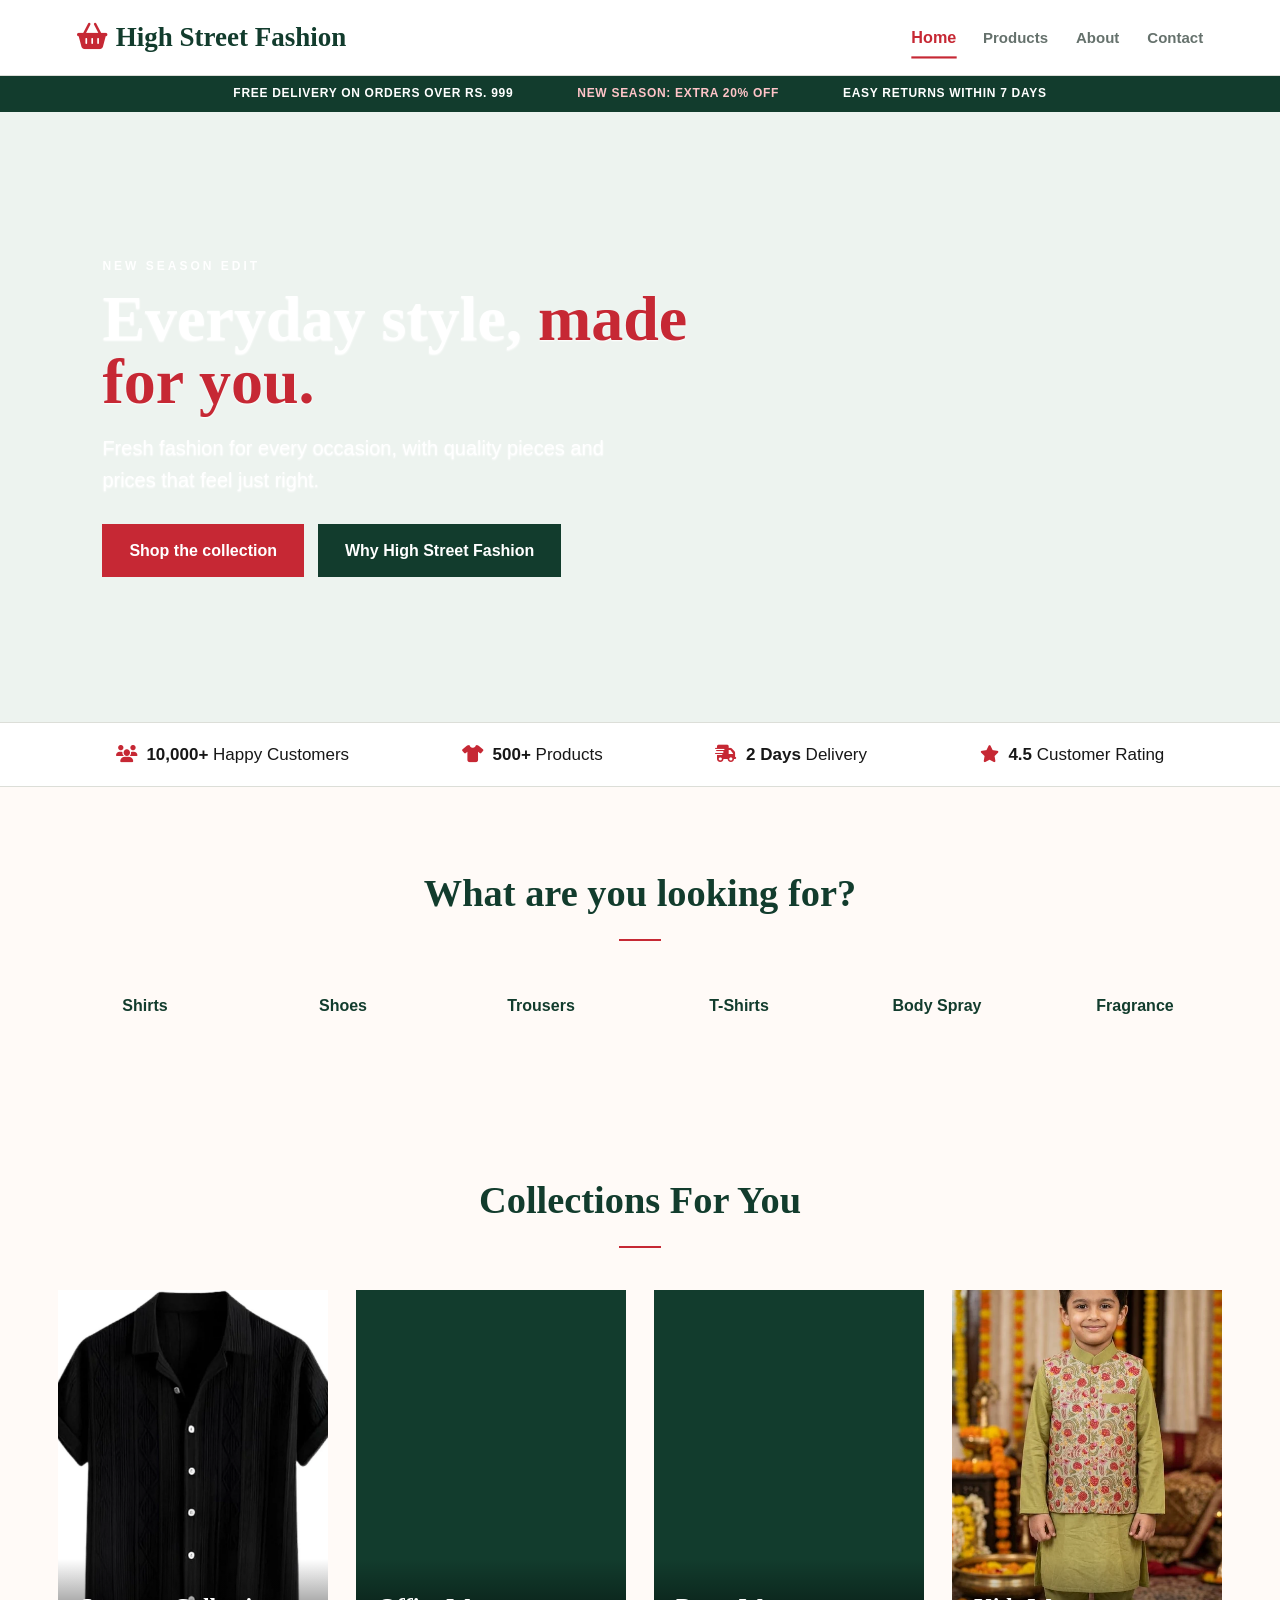
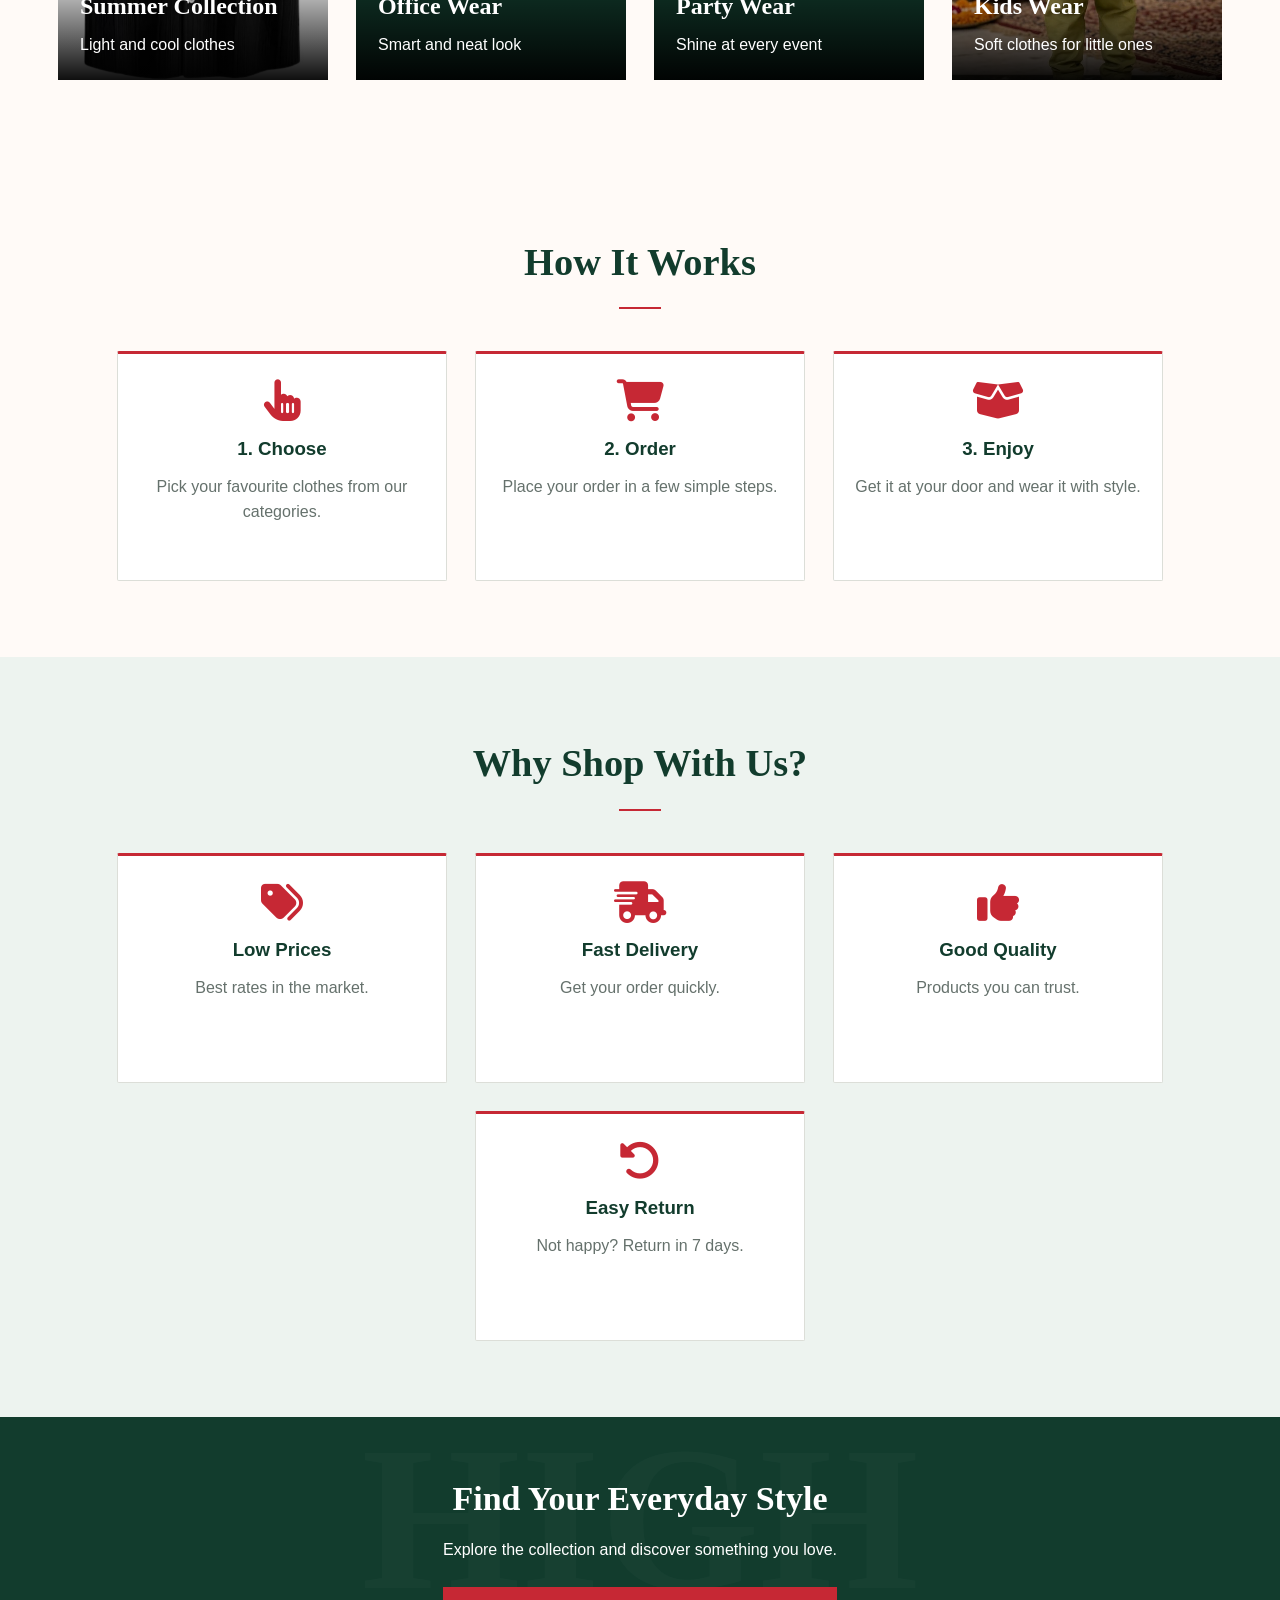
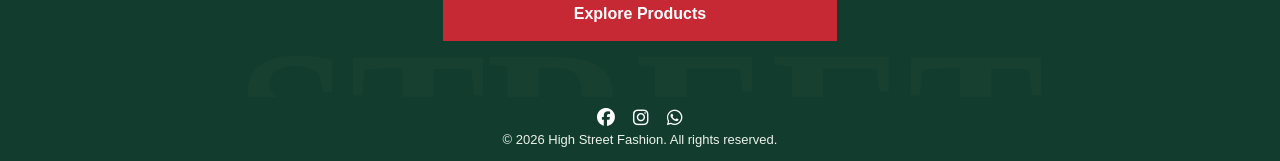
==== index.html @ cd29fabf "first commit" ====
<!DOCTYPE html>
<html lang="en">
<head>
    <meta charset="UTF-8">
    <meta name="viewport" content="width=device-width, initial-scale=1.0">
    <title>High Street Fashion - Home</title>
    <link rel="stylesheet" href="style.css">
    <link rel="stylesheet" href="https://cdnjs.cloudflare.com/ajax/libs/font-awesome/6.5.1/css/all.min.css">
</head>
<body>
    <header>
        <h1><i class="fa-solid fa-basket-shopping"></i>High Street Fashion</h1>
        <nav>
            <a href="index.html" class="active">Home</a>
            <a href="product.html">Products</a>
            <a href="about.html">About</a>
            <a href="contact.html">Contact</a>
        </nav>
    </header>

    <div class="announcement-bar">
        <span>Free delivery on orders over Rs. 999</span>
        <span class="announcement-highlight">New season: Extra 20% off</span>
        <span>Easy returns within 7 days</span>
    </div>

    <div class="home-hero">
        <div class="home-hero-text">
            <p class="hero-eyebrow">NEW SEASON EDIT</p>
            <h1>Everyday style, <span>made for you.</span></h1>
            <p>Fresh fashion for every occasion, with quality pieces and prices that feel just right.</p>
            <div class="hero-actions">
                <a class="cta-btn" href="product.html">Shop the collection</a>
                <a class="hero-secondary-btn" href="about.html">Why High Street Fashion</a>
            </div>
        </div>
        <div class="hero-feature">
            <span>HIGH STREET EDIT</span>
            <strong>25%</strong>
            <small>OFF SELECTED STYLES</small>
        </div>
    </div>
    <div class="stats-strip">
        <div><i class="fa-solid fa-users"></i> <b>10,000+</b> Happy Customers</div>
        <div><i class="fa-solid fa-shirt"></i> <b>500+</b> Products</div>
        <div><i class="fa-solid fa-truck-fast"></i> <b>2 Days</b> Delivery</div>
        <div><i class="fa-solid fa-star"></i> <b>4.5</b> Customer Rating</div>
    </div>

    <div class="section">
        <h2>What are you looking for?</h2>
        <div class="round-row">
            <a href="shirts.html" class="round-item">
                <img src="https://images.unsplash.com/photo-1596755094514-f87e34085b2c?auto=format&fit=crop&w=400&q=60" alt="Shirts" onerror="this.style.display='none'">
                <p>Shirts</p>
            </a>
            <a href="shoes.html" class="round-item">
                <img src="https://images.unsplash.com/photo-1542291026-7eec264c27ff?auto=format&fit=crop&w=400&q=60" alt="Shoes" onerror="this.style.display='none'">
                <p>Shoes</p>
            </a>
            <a href="trousers.html" class="round-item">
                <img src="https://images.unsplash.com/photo-1542272604-787c3835535d?auto=format&fit=crop&w=400&q=60" alt="Trousers" onerror="this.style.display='none'">
                <p>Trousers</p>
            </a>
            <a href="tshirts.html" class="round-item">
                <img src="https://images.unsplash.com/photo-1521572163474-6864f9cf17ab?auto=format&fit=crop&w=400&q=60" alt="T-Shirts" onerror="this.style.display='none'">
                <p>T-Shirts</p>
            </a>
            <a href="bodyspray.html" class="round-item">
                <img src="https://images.unsplash.com/photo-1541643600914-78b084683601?auto=format&fit=crop&w=400&q=80" alt="Fresh body spray fragrance" onerror="this.style.display='none'">
                <p>Body Spray</p>
            </a>
            <a href="bodyspray.html" class="round-item">
                <img src="https://images.unsplash.com/photo-1594035910387-fea47794261f?auto=format&fit=crop&w=400&q=80" alt="Luxury fragrance bottle" onerror="this.style.display='none'">
                <p>Fragrance</p>
            </a>
        </div>
    </div>

    <div class="section">
        <h2>Collections For You</h2>
        <div class="collection-row">
            <a  class="collection-card">
                <img src="summer collection.webp" alt="Summer Collection" onerror="this.style.display='none'">
                <div class="collection-text">
                    <h3>Summer Collection</h3>
                    <p>Light and cool clothes </p>
                </div>
            </a>
            <a  class="collection-card">
                <img src="https://images.unsplash.com/photo-1507679799987-c73779587ccf?auto=format&fit=crop&w=600&q=60" alt="Office Wear" onerror="this.style.display='none'">
                <div class="collection-text">
                    <h3>Office Wear</h3>
                    <p>Smart and neat look </p>
                </div>
            </a>
            <a  class="collection-card">
                <img src="https://images.unsplash.com/photo-1490481651871-ab68de25d43d?auto=format&fit=crop&w=600&q=60" alt="Party Wear" onerror="this.style.display='none'">
                <div class="collection-text">
                    <h3>Party Wear</h3>
                    <p>Shine at every event </p>
                </div>
            </a>
            <div  class="collection-card">
                <img src="kids wear.webp" alt="Kids Wear" onerror="this.style.display='none'">
                <div class="collection-text">
                    <h3>Kids Wear</h3>
                    <p>Soft clothes for little ones</p>
                </div>  
            </div>
        </div>
    </div>

    <div class="section">
        <h2>How It Works</h2>
        <div class="box-row">
            <div class="box">
                <i class="fa-solid fa-hand-pointer"></i>
                <h3>1. Choose</h3>
                <p>Pick your favourite clothes from our categories.</p>
            </div>
            <div class="box">
                <i class="fa-solid fa-cart-shopping"></i>
                <h3>2. Order</h3>
                <p>Place your order in a few simple steps.</p>
            </div>
            <div class="box">
                <i class="fa-solid fa-box-open"></i>
                <h3>3. Enjoy</h3>
                <p>Get it at your door and wear it with style.</p>
            </div>
        </div>
    </div>


    <div class="section why-section">
        <h2>Why Shop With Us?</h2>
        <div class="box-row">
            <div class="box">
                <i class="fa-solid fa-tags"></i>
                <h3>Low Prices</h3>
                <p>Best rates in the market.</p>
            </div>
            <div class="box">
                <i class="fa-solid fa-truck-fast"></i>
                <h3>Fast Delivery</h3>
                <p>Get your order quickly.</p>
            </div>
            <div class="box">
                <i class="fa-solid fa-thumbs-up"></i>
                <h3>Good Quality</h3>
                <p>Products you can trust.</p>
            </div>
            <div class="box">
                <i class="fa-solid fa-rotate-left"></i>
                <h3>Easy Return</h3>
                <p>Not happy? Return in 7 days.</p>
            </div>
        </div>
    </div>


    <div class="home-cta"><h2>Find Your Everyday Style</h2><p>Explore the collection and discover something you love.</p><a class="cta-btn" href="product.html">Explore Products</a></div>

    <footer>
        <p>
            <i class="fa-brands fa-facebook"></i>
            <i class="fa-brands fa-instagram"></i>
            <i class="fa-brands fa-whatsapp"></i>
        </p>
        <p>&copy; 2026 High Street Fashion. All rights reserved.</p>
    </footer>

    <script>
        function goSearch() {
            var page = document.getElementById("searchCategory").value;
            window.location.href = page;
        }
    </script>
</body>
</html>
---- style.css ----
﻿
* {
  box-sizing: border-box;
  margin: 0;
  padding: 0;
}

:root {
  --green: #123c2d;
  --green-soft: #edf3ef;
  --red: #c62834;
  --red-dark: #941c26;
  --red-light: #ffc4c8;
  --paper: #fffaf7;
  --white: #ffffff;
  --dark: #171717;
  --muted: #65716c;
  --line: #dcded8;
  --rating: #946200;
  --header-surface: rgba(255, 255, 255, 0.97);
  --shadow: rgba(18, 60, 45, 0.12);
  --card-shadow: rgba(18, 60, 45, 0.08);
  --collection-shade: linear-gradient(transparent, rgba(0, 0, 0, 0.94));
  --cta-watermark: rgba(255, 255, 255, 0.025);
}

html {
  scroll-behavior: smooth;
}

body {
  font-family: "Segoe UI", Tahoma, Arial, sans-serif;
  background: var(--paper);
  color: var(--dark);
  line-height: 1.6;
  min-height: 100vh;
  display: flex;
  flex-direction: column;
}

a {
  color: inherit;
  text-decoration: none;
}

img {
  max-width: 100%;
  display: block;
}

button,
input,
textarea,
select {
  font: inherit;
}

header {
  height: 76px;
  display: flex;
  align-items: center;
  justify-content: space-between;
  padding: 0 clamp(20px, 6vw, 80px);
  position: sticky;
  top: 0;
  z-index: 100;
  background: var(--header-surface);
  border-bottom: 1px solid var(--line);
  backdrop-filter: blur(10px);
}

header h1 {
  font-size: 27px;
  font-family: Georgia, serif;
  color: var(--green);
}

header h1 i {
  margin-right: 9px;
  color: var(--red);
}

nav {
  display: flex;
  align-items: center;
  gap: 28px;
}

nav a {
  position: relative;
  display: inline-block;
  font-size: 15px;
  font-weight: 600;
  color: var(--muted);
  transition: color 0.2s ease, transform 0.2s ease;
}

nav a:hover,
nav a.active {
  color: var(--red);
  transform: scale(1.08);
}

nav a::after {
  content: "";
  position: absolute;
  left: 0;
  bottom: -7px;
  width: 100%;
  height: 2px;
  background: var(--red);
  transform: scaleX(0);
  transform-origin: center;
  transition: transform 0.2s ease;
}

nav a:hover::after,
nav a.active::after {
  transform: scaleX(1);
}

.announcement-bar {
  min-height: 36px;
  display: flex;
  justify-content: center;
  align-items: center;
  gap: clamp(18px, 5vw, 72px);
  padding: 8px 20px;
  background: var(--green);
  color: var(--white);
  font-size: 12px;
  font-weight: 700;
  letter-spacing: 0.7px;
  text-transform: uppercase;
}

.announcement-highlight {
  color: var(--red-light);
}


.home-hero {
  min-height: 610px;
  display: flex;
  align-items: center;
  padding: 80px clamp(24px, 8vw, 120px);
  background-color: var(--green-soft);
  background-image: url("https://images.unsplash.com/photo-1441986300917-64674bd600d8?auto=format&fit=crop&w=1800&q=82");
  background-size: cover;
  background-position: center;
}

.home-hero-text {
  max-width: 650px;
}

.hero-eyebrow {
  margin-bottom: 12px;
  color: white;
  font-size: 12px;
  font-weight: 700;
  letter-spacing: 3px;
}

.home-hero-text h1 {
  margin-bottom: 18px;
  font-size: clamp(42px, 5vw, 78px);
  line-height: 0.98;
  font-family: Georgia, serif;
  color: white;
  text-shadow: 0 1px 2px var(--white);
}

.home-hero-text h1 span {
  color: var(--red);
}

.home-hero-text p:not(.hero-eyebrow) {
  max-width: 560px;
  margin-bottom: 28px;
  color: white;
  text-shadow: 0 1px 2px var(--white);
  font-size: 20px;
  line-height: 1.6;
}

.hero-actions {
  display: flex;
  flex-wrap: wrap;
  gap: 14px;
}

.cta-btn,
.hero-secondary-btn,
.see-all,
.catalog-button,
.contact-form button {
  min-height: 48px;
  display: inline-flex;
  align-items: center;
  justify-content: center;
  padding: 13px 26px;
  border: 1px solid transparent;
  border-radius: 0;
  font-weight: 700;
  text-decoration: none;
  cursor: pointer;
  transition: background 0.2s ease, transform 0.2s ease, color 0.2s ease;
}

.cta-btn,
.see-all,
.catalog-button,
.contact-form button {
  color: var(--white);
  background: var(--red);
}

.cta-btn:hover,
.see-all:hover,
.catalog-button:hover,
.contact-form button:hover {
  background: var(--red-dark);
  transform: translateY(-1px);
}

.hero-secondary-btn {
  color: var(--white);
  border-color: var(--green);
  background-color: var(--green);
}

.hero-secondary-btn:hover {
  color: var(--white);
  background: var(--green);
}

.hero-feature {
  display: none;
}

.stats-strip {
  display: flex;
  justify-content: space-evenly;
  align-items: center;
  flex-wrap: wrap;
  gap: 15px;
  padding: 18px;
  background: var(--white);
  border-top: 1px solid var(--line);
  border-bottom: 1px solid var(--line);
  font-size: 17px;
}

.stats-strip i {
  margin-right: 5px;
  color: var(--red);
}


.section {
  padding: 76px 24px;
  text-align: center;
  background: var(--paper);
}

.why-section,
.trending-section,
.catalog-section,
.catalog-toolbar {
  background: var(--green-soft);
}

.section h2 {
  margin-bottom: 42px;
  font-size: clamp(30px, 3vw, 42px);
  font-family: Georgia, serif;
  color: var(--green);
}

.section h2::after,
.page-title h1::after {
  content: "";
  width: 42px;
  height: 2px;
  display: block;
  margin: 14px auto 0;
  background: var(--red);
}

.round-row,
.box-row,
.collection-row,
.cards {
  display: flex;
  justify-content: center;
  align-items: stretch;
  flex-wrap: wrap;
  gap: 28px;
}

.round-item {
  width: 170px;
  text-decoration: none;
  transition: transform 0.2s ease;
}

.round-item img {
  width: 170px;
  height: 170px;
  object-fit: cover;
  border-radius: 50%;
  border: 3px solid var(--white);
  box-shadow: 0 6px 18px var(--shadow);
  transition: transform 0.2s ease, border-color 0.2s ease;
}

.round-item:hover img {
  border-color: var(--red);
  transform: scale(1.04);
}

.round-item p {
  margin-top: 10px;
  font-weight: 700;
  color: var(--green);
}

.collection-card {
  position: relative;
  width: 270px;
  height: 390px;
  overflow: hidden;
  color: var(--white);
  background: var(--green);
  /* transition: transform 0.2s ease; */
}

/* .collection-card:hover {
  transform: translateY(-2px);
} */

.collection-card img {
  position: absolute;
  inset: 0;
  width: 100%;
  height: 100%;
  object-fit: cover;
  /* transition: transform 0.4s ease; */
}

/* .collection-card:hover img {
  transform: scale(1.04);
} */

.collection-text {
  position: absolute;
  left: 0;
  right: 0;
  bottom: 0;
  padding: 28px 22px 22px;
  background: var(--collection-shade);
  text-align: left;
}

.collection-text h3 {
  font-size: 24px;
  font-family: Georgia, serif;
}

.collection-text p {
  margin-top: 7px;
}

.box,
.card,
.style-card,
.review-card,
.catalog-product,
.contact-form {
  background: var(--white);
  border: 1px solid var(--line);
  border-radius: 2px;
  box-shadow: none;
}

.box {
  width: 330px;
  min-height: 230px;
  padding: 25px 20px;
  border-top: 3px solid var(--red);
  transition: transform 0.2s ease;
}

.box i,
.card .icon,
.back-link,
.catalog-category,
.catalog-toolbar a {
  color: var(--red);
}

.box i {
  font-size: 42px;
}

.box h3,
.card h3,
.catalog-details h3 {
  margin: 10px 0;
  color: var(--green);
}

.box p,
.card p,
.catalog-description,
.about-text {
  color: var(--muted);
  line-height: 1.6;
}

.card {
  width: 290px;
  display: block;
  padding: 28px 22px;
  text-decoration: none;
  transition: transform 0.2s ease;
}

.category-grid {
  max-width: 1200px;
  display: grid;
  grid-template-columns: repeat(auto-fit, minmax(min(100%, 230px), 1fr));
  gap: 20px;
  margin: 0 auto;
}

.category-tile {
  width: 100%;
  min-height: 0;
  display: flex;
  flex-direction: column;
  align-items: flex-start;
  text-align: left;
  padding: 0;
  overflow: hidden;
}

.category-image {
  width: 100%;
  height: 210px;
  overflow: hidden;
  background: var(--line);
}

.category-image img {
  width: 100%;
  height: 100%;
  display: block;
  object-fit: cover;
  transition: transform 0.25s ease;
}

.category-tile:hover .category-image img {
  transform: scale(1.04);
}

.category-content {
  width: 100%;
  flex: 1;
  padding: 20px;
}

.category-tile h3 {
  margin: 0 0 10px;
}

.card .icon {
  margin-bottom: 14px;
  font-size: 42px;
}

.home-cta {
  position: relative;
  overflow: hidden;
  min-height: 280px;
  display: grid;
  place-content: center;
  text-align: center;
  color: var(--white);
  background: var(--green);
}

.home-cta::before {
  content: "HIGH STREET";
  position: absolute;
  color: var(--cta-watermark);
  font-size: clamp(72px, 16vw, 220px);
  font-weight: 700;
  line-height: 1;
  font-family: Georgia, serif;
}

.home-cta > * {
  position: relative;
  z-index: 1;
}

.home-cta h2 {
  margin-bottom: 10px;
  font-size: 34px;
  font-family: Georgia, serif;
}

.home-cta p {
  margin-bottom: 25px;
}

footer {
  margin-top: auto;
  padding: 12px 20px;
  text-align: center;
  color: var(--white);
  background: var(--green);
  line-height: 1.4;
}

footer p:first-child {
  display: flex;
  justify-content: center;
  gap: 18px;
  margin-bottom: 4px;
}

footer p:last-child {
  color: var(--green-soft);
  font-size: 13px;
}

footer i {
  font-size: 18px;
}


.page-title {
  padding: 55px 20px;
  text-align: center;
  color: var(--green);
  background: var(--green-soft);
  border-bottom: 1px solid var(--line);
}

.page-title h1 {
  margin: 8px 0 12px;
  font-size: clamp(30px, 4vw, 42px);
  font-family: Georgia, serif;
}

.page-title p {
  color: var(--muted);
  font-size: 18px;
}

.page-title .eyebrow {
  color: var(--red);
  font-size: 13px;
  font-weight: 700;
  letter-spacing: 3px;
}

.page-title h1 i {
  margin-right: 8px;
  color: var(--red);
}

.about-text {
  max-width: 800px;
  margin: 0 auto;
  font-size: 18px;
}


.catalog-toolbar {
  max-width: 1200px;
  display: flex;
  justify-content: space-between;
  gap: 12px;
  margin: 0 auto;
  padding: 22px 24px 0;
  color: var(--muted);
}

.catalog-toolbar a {
  font-weight: 700;
}

.catalog-grid {
  max-width: 1200px;
  display: grid;
  grid-template-columns: repeat(auto-fit, minmax(235px, 1fr));
  gap: 25px;
  margin: 0 auto;
  text-align: left;
}

.catalog-product {
  overflow: hidden;
  transition: transform 0.2s ease;
}

.catalog-product:hover {
  transform: translateY(-2px);
}

.catalog-image {
  position: relative;
  height: 270px;
  overflow: hidden;
  background: var(--green-soft);
}

.catalog-image img {
  width: 100%;
  height: 100%;
  display: block;
  object-fit: cover;
}

.catalog-image.image-fallback::after {
  content: "High Street Fashion";
  height: 100%;
  display: grid;
  place-items: center;
  color: var(--green);
  font: 700 24px Georgia, serif;
}

.catalog-tag {
  position: absolute;
  top: 12px;
  left: 12px;
  padding: 6px 10px;
  background: var(--red);
  color: var(--white);
  font-size: 10px;
  font-weight: 700;
}

.catalog-details {
  padding: 17px;
}

.catalog-category {
  font-size: 11px;
  font-weight: 700;
  letter-spacing: 1px;
  text-transform: uppercase;
}

.catalog-description {
  min-height: 42px;
}

.catalog-bottom {
  display: flex;
  align-items: center;
  justify-content: space-between;
  gap: 10px;
  margin-top: 16px;
}

.price,
.catalog-bottom .price {
  color: var(--red);
  font-size: 18px;
  font-weight: 700;
}

.catalog-button {
  border: 0;
  padding: 10px 12px;
  font-size: 12px;
}


.map {
  width: min(900px, 100%);
  height: 350px;
  display: block;
  margin: 0 auto;
  border: 1px solid var(--line);
}

.simple-contact {
  display: grid;
  place-items: center;
  padding: 70px 20px;
  background: var(--paper);
}

.whatsapp-contact {
  width: min(520px, 100%);
  display: grid;
  grid-template-columns: auto 1fr auto;
  align-items: center;
  gap: 18px;
  padding: 22px 24px;
  background: var(--green);
  color: var(--white);
  text-decoration: none;
  transition: transform 0.2s ease, background 0.2s ease;
}

.whatsapp-contact > i:first-child {
  font-size: 38px;
}

.whatsapp-contact span {
  display: flex;
  flex-direction: column;
}

.whatsapp-contact small {
  opacity: 1;
}

.whatsapp-contact strong {
  font-size: 21px;
}

.shop-listing {
  padding: 48px 20px;
  background: var(--paper);
}

.shop-card {
  max-width: 980px;
  display: grid;
  grid-template-columns: minmax(0, 1fr) 270px;
  gap: 28px;
  margin: 0 auto;
  padding: 32px;
  background: var(--white);
  border: 1px solid var(--line);
  border-radius: 8px;
  box-shadow: 0 8px 28px var(--card-shadow);
  transition: transform 0.2s ease;
}

.shop-card:hover {
  transform: translateY(-2px);
}

.shop-copy {
  text-align: left;
}

.shop-copy h1 {
  margin: 6px 0 10px;
  font-size: clamp(27px, 4vw, 38px);
}

.shop-category {
  color: var(--muted);
  font-size: 14px;
}

.shop-rating {
  display: flex;
  align-items: center;
  gap: 8px;
  margin-bottom: 24px;
}

.shop-rating span {
  color: var(--rating);
  letter-spacing: 1px;
}

.shop-rating a {
  color: var(--green);
  text-decoration: none;
}

.shop-copy address,
.shop-hours,
.shop-phone {
  display: flex;
  align-items: flex-start;
  gap: 13px;
  margin-bottom: 18px;
  color: var(--dark);
  font-style: normal;
  line-height: 1.5;
}

.shop-copy address i,
.shop-hours i,
.shop-phone i {
  width: 18px;
  margin-top: 4px;
  color: var(--muted);
}

.shop-hours strong {
  color: var(--red-dark);
}

.shop-phone {
  color: var(--green);
  text-decoration: none;
}

.shop-actions {
  display: flex;
  gap: 12px;
  margin-top: 24px;
  flex-wrap: wrap;
}

.shop-actions a {
  min-width: 86px;
  display: flex;
  flex-direction: column;
  align-items: center;
  gap: 7px;
  color: var(--green);
  text-decoration: none;
  font-size: 13px;
}

.shop-actions i {
  width: 52px;
  height: 52px;
  display: grid;
  place-items: center;
  border: 1px solid var(--line);
  border-radius: 50%;
  font-size: 21px;
}

.shop-actions a:first-child i {
  color: var(--green);
}

.shop-actions a:nth-child(2) i {
  color: var(--green);
}

.shop-actions a:last-child i {
  color: var(--green);
}

.shop-actions a:hover i {
  color: var(--white);
  background: var(--green);
}

.shop-actions a:nth-child(2):hover i {
  background: var(--green);
}

.shop-actions a:hover span {
  color: var(--red-dark);
}

.shop-photo {
  width: 270px;
  height: 220px;
  object-fit: cover;
  border-radius: 4px;
}

.store-map-section {
  max-width: 980px;
  margin: 30px auto 0;
  padding-inline: 18px;
  border: 1px solid var(--line);
  border-radius: 8px;
  background: var(--white);
  box-shadow: 0 8px 28px var(--card-shadow);
}

.store-map-section h2 {
  margin-bottom: 18px;
}

.store-map-section .map {
  width: 100%;
  height: 380px;
  margin-bottom: 18px;
  border: 1px solid var(--line);
  border-radius: 6px;
}


.round-item,
.collection-card,
.card,
.catalog-product,
.box,
.cta-btn,
.hero-secondary-btn,
.catalog-button,
.whatsapp-contact {
  transition: transform 0.2s ease, background 0.2s ease;
}

.round-item:hover,
.collection-card:hover,
.card:hover,
.catalog-product:hover,
.box:hover,
.whatsapp-contact:hover {
  transform: translateY(-2px);
}

@media (max-width: 800px) {
  header {
    height: auto;
    flex-direction: column;
    gap: 12px;
    padding: 14px 16px;
  }

  header h1 {
    font-size: 23px;
  }

  nav {
    gap: 14px;
  }

  nav a {
    font-size: 14px;
  }

  .announcement-bar span:not(.announcement-highlight) {
    display: none;
  }

  .home-hero {
    min-height: 520px;
    padding: 55px 20px;
    background-position: 62% center;
  }

  .home-hero-text h1 {
    font-size: 44px;
  }

  .home-hero-text p:not(.hero-eyebrow) {
    font-size: 17px;
  }

  .stats-strip div {
    width: calc(50% - 10px);
    font-size: 14px;
  }

  .section {
    padding: 55px 16px;
  }

  .section h2 {
    font-size: 32px;
  }

  .round-item,
  .round-item img {
    width: 130px;
  }

  .round-item img {
    height: 130px;
  }

  .collection-card {
    width: calc(100vw - 32px);
    height: 430px;
  }

  .catalog-grid {
    grid-template-columns: repeat(2, minmax(0, 1fr));
    gap: 12px;
  }

  .catalog-image {
    height: 185px;
  }

  .catalog-details {
    padding: 12px;
  }

  .catalog-details h3 {
    font-size: 15px;
  }

  .catalog-bottom {
    flex-direction: column;
    align-items: flex-start;
  }

  .catalog-button {
    width: 100%;
  }

  .whatsapp-contact {
    padding: 18px;
  }

  .whatsapp-contact strong {
    font-size: 18px;
  }

  .map {
    height: 280px;
  }

  .shop-listing {
    padding: 24px 12px;
  }

  .shop-card {
    grid-template-columns: 1fr;
    padding: 22px 18px;
  }

  .shop-photo {
    width: 100%;
    height: 230px;
    grid-row: 1;
  }

  .shop-copy {
    grid-row: 2;
  }

  .shop-actions {
    justify-content: flex-start;
  }
}
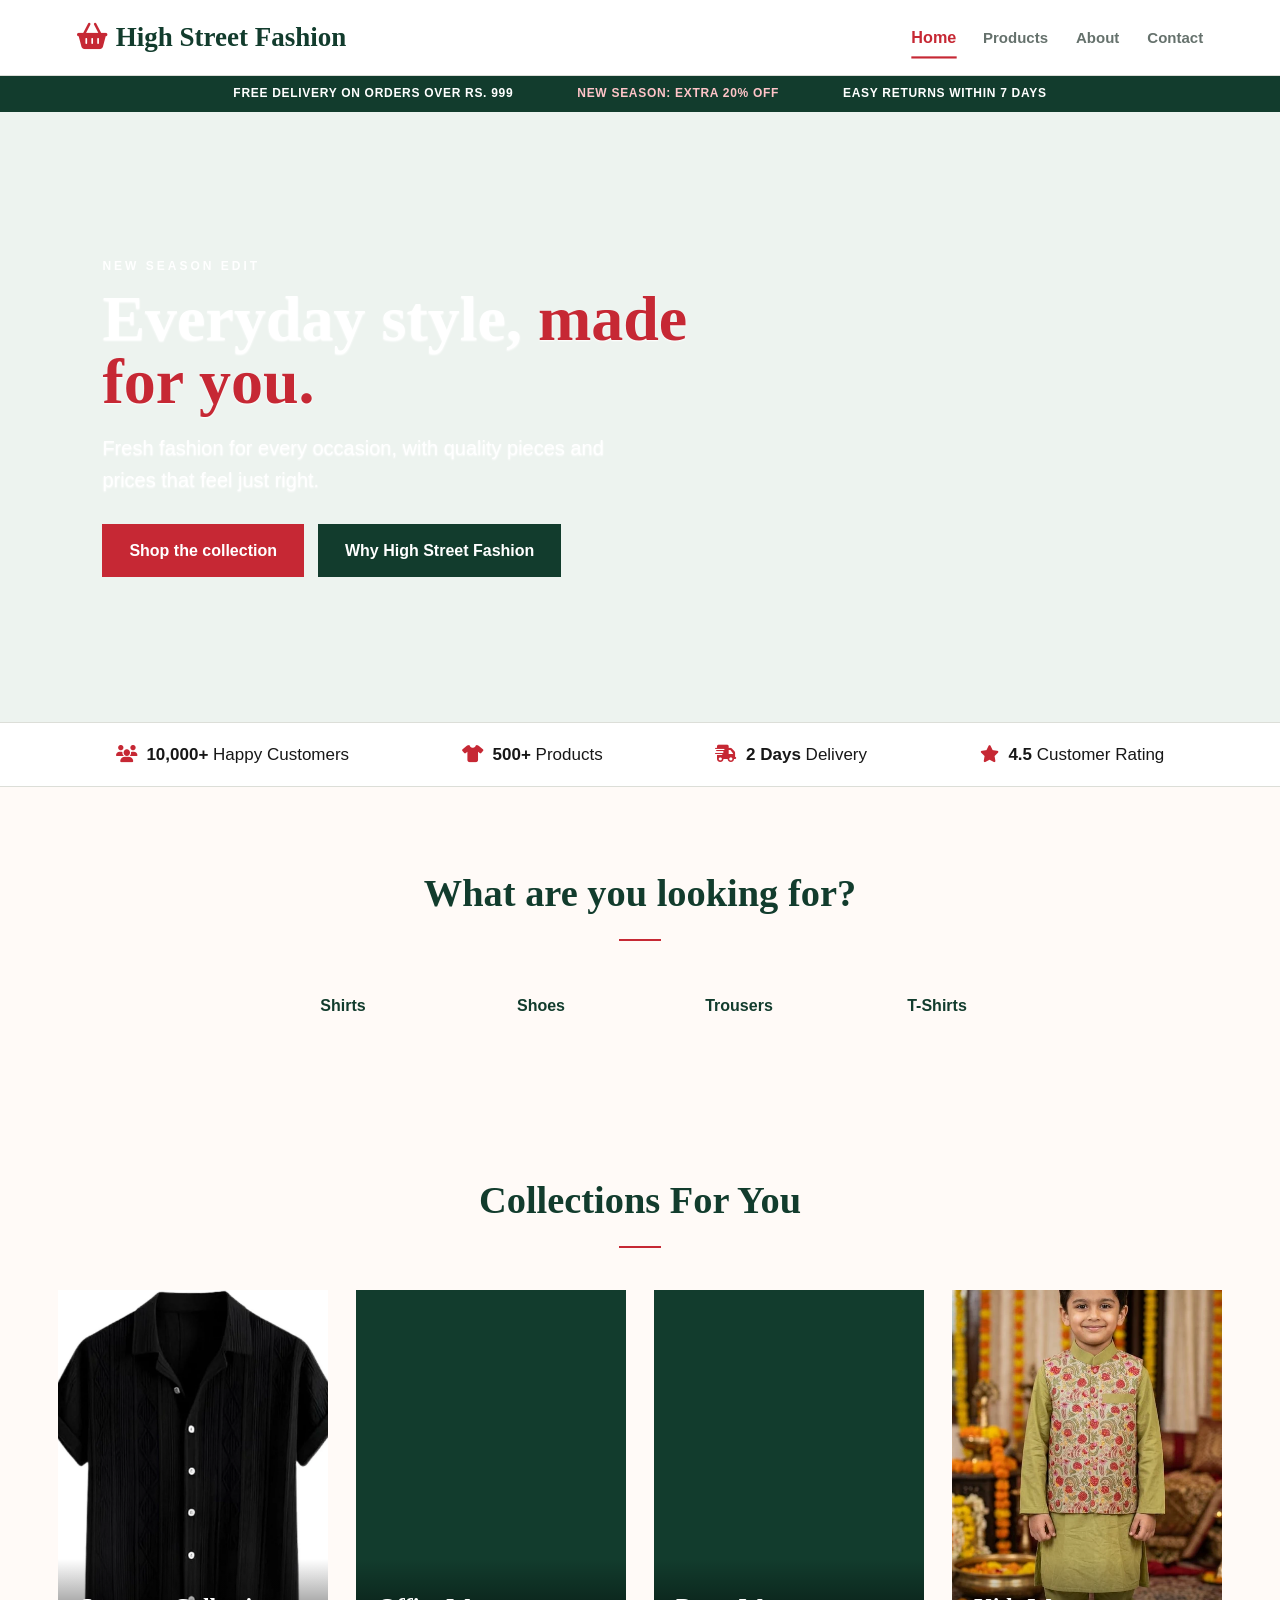
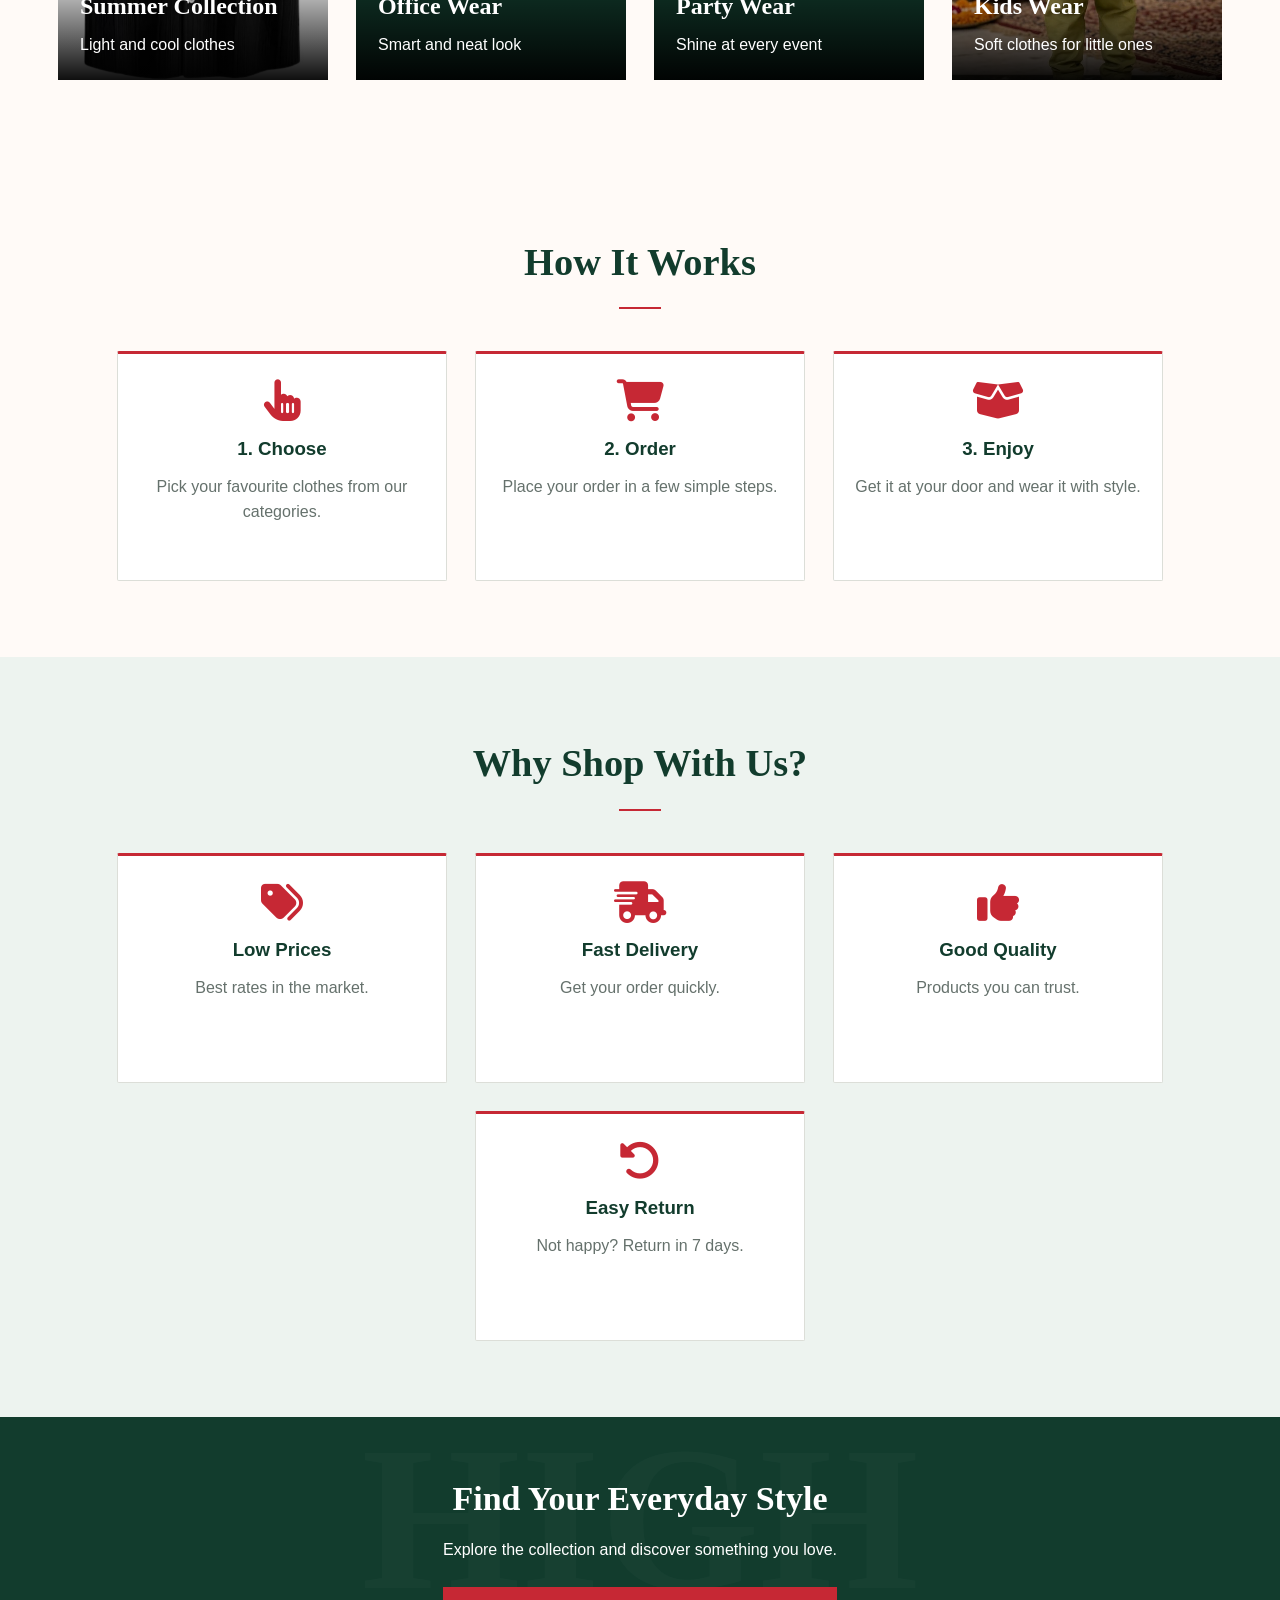
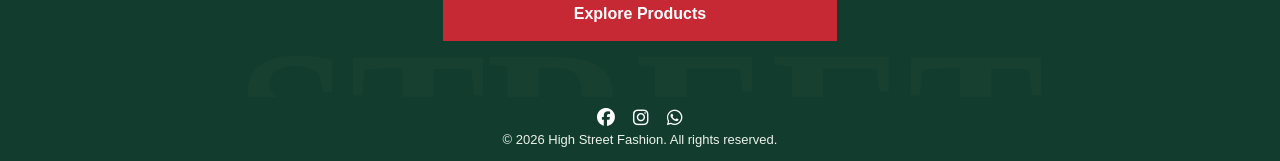
==== commit 4ddcc54a: "ff" ====
--- a/index.html
+++ b/index.html
@@ -65,14 +65,6 @@
             <a href="tshirts.html" class="round-item">
                 <img src="https://images.unsplash.com/photo-1521572163474-6864f9cf17ab?auto=format&fit=crop&w=400&q=60" alt="T-Shirts" onerror="this.style.display='none'">
                 <p>T-Shirts</p>
-            </a>
-            <a href="bodyspray.html" class="round-item">
-                <img src="https://images.unsplash.com/photo-1541643600914-78b084683601?auto=format&fit=crop&w=400&q=80" alt="Fresh body spray fragrance" onerror="this.style.display='none'">
-                <p>Body Spray</p>
-            </a>
-            <a href="bodyspray.html" class="round-item">
-                <img src="https://images.unsplash.com/photo-1594035910387-fea47794261f?auto=format&fit=crop&w=400&q=80" alt="Luxury fragrance bottle" onerror="this.style.display='none'">
-                <p>Fragrance</p>
             </a>
         </div>
     </div>
